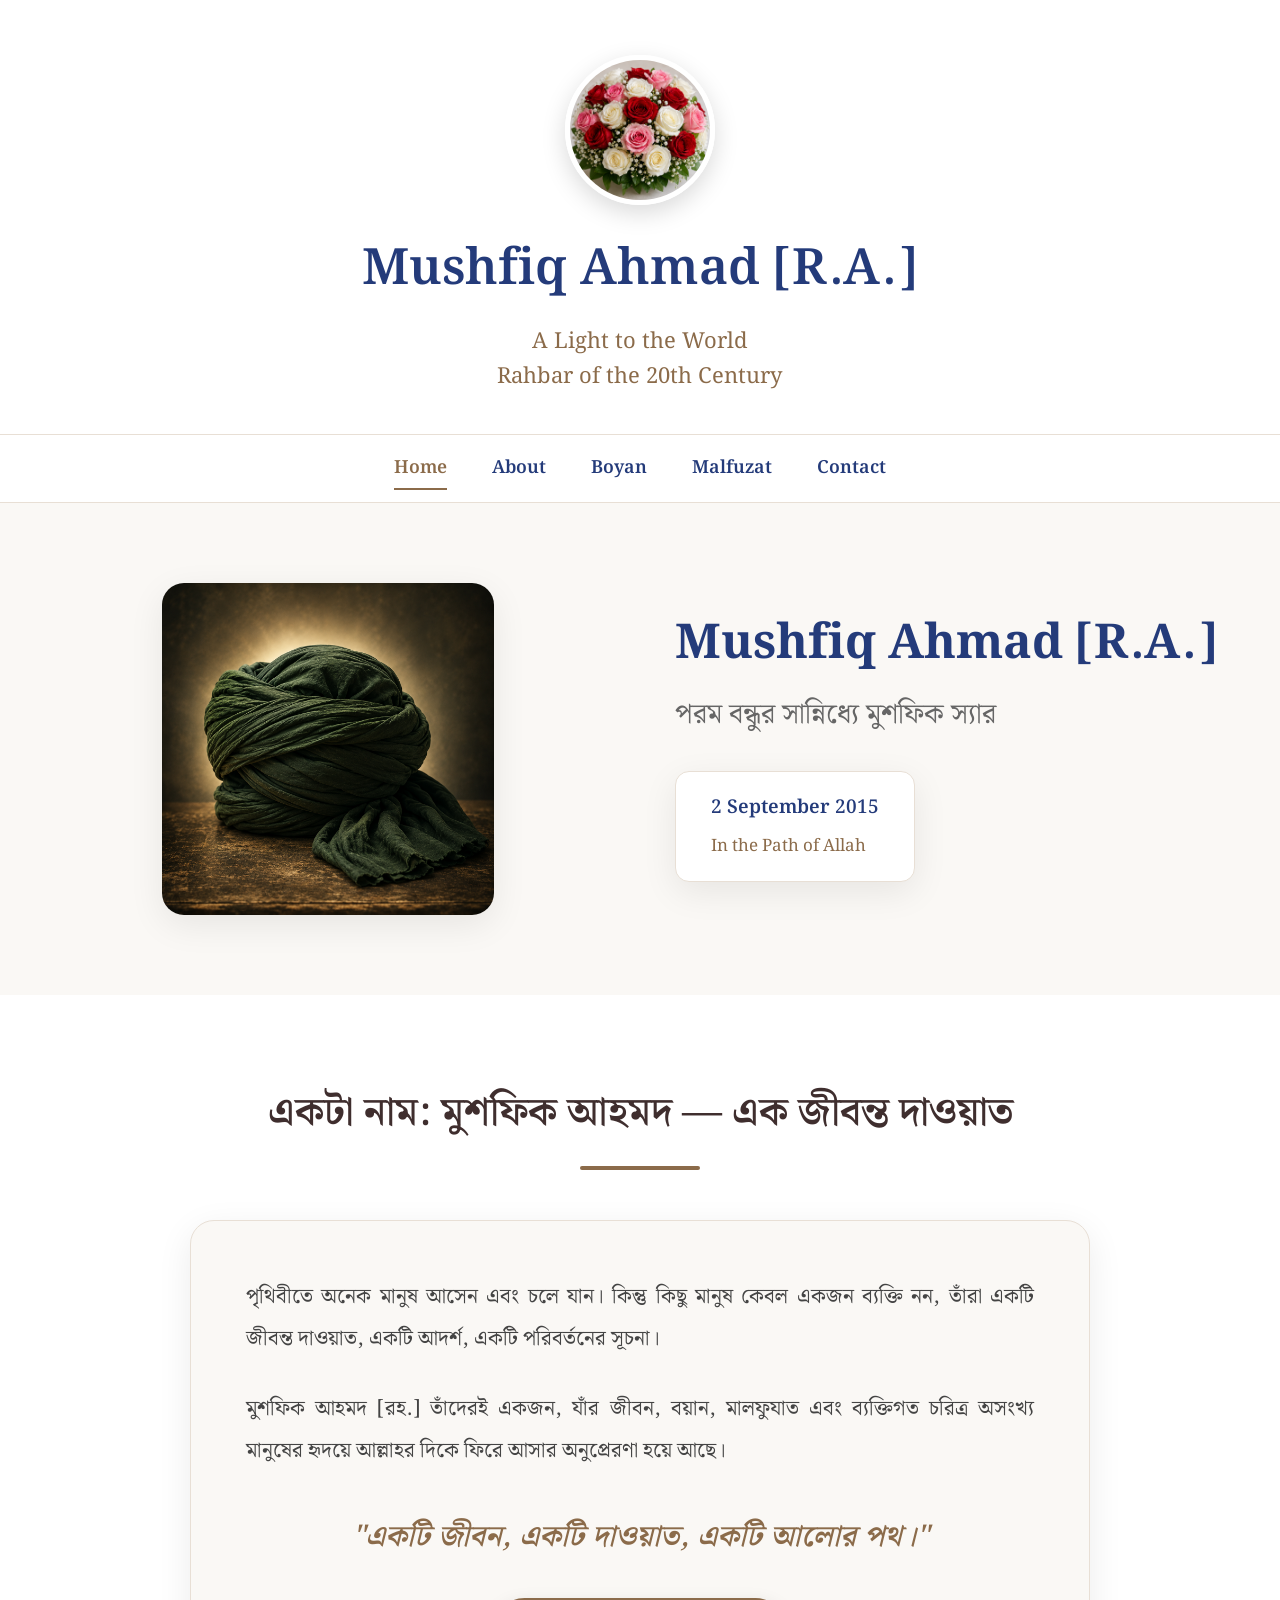
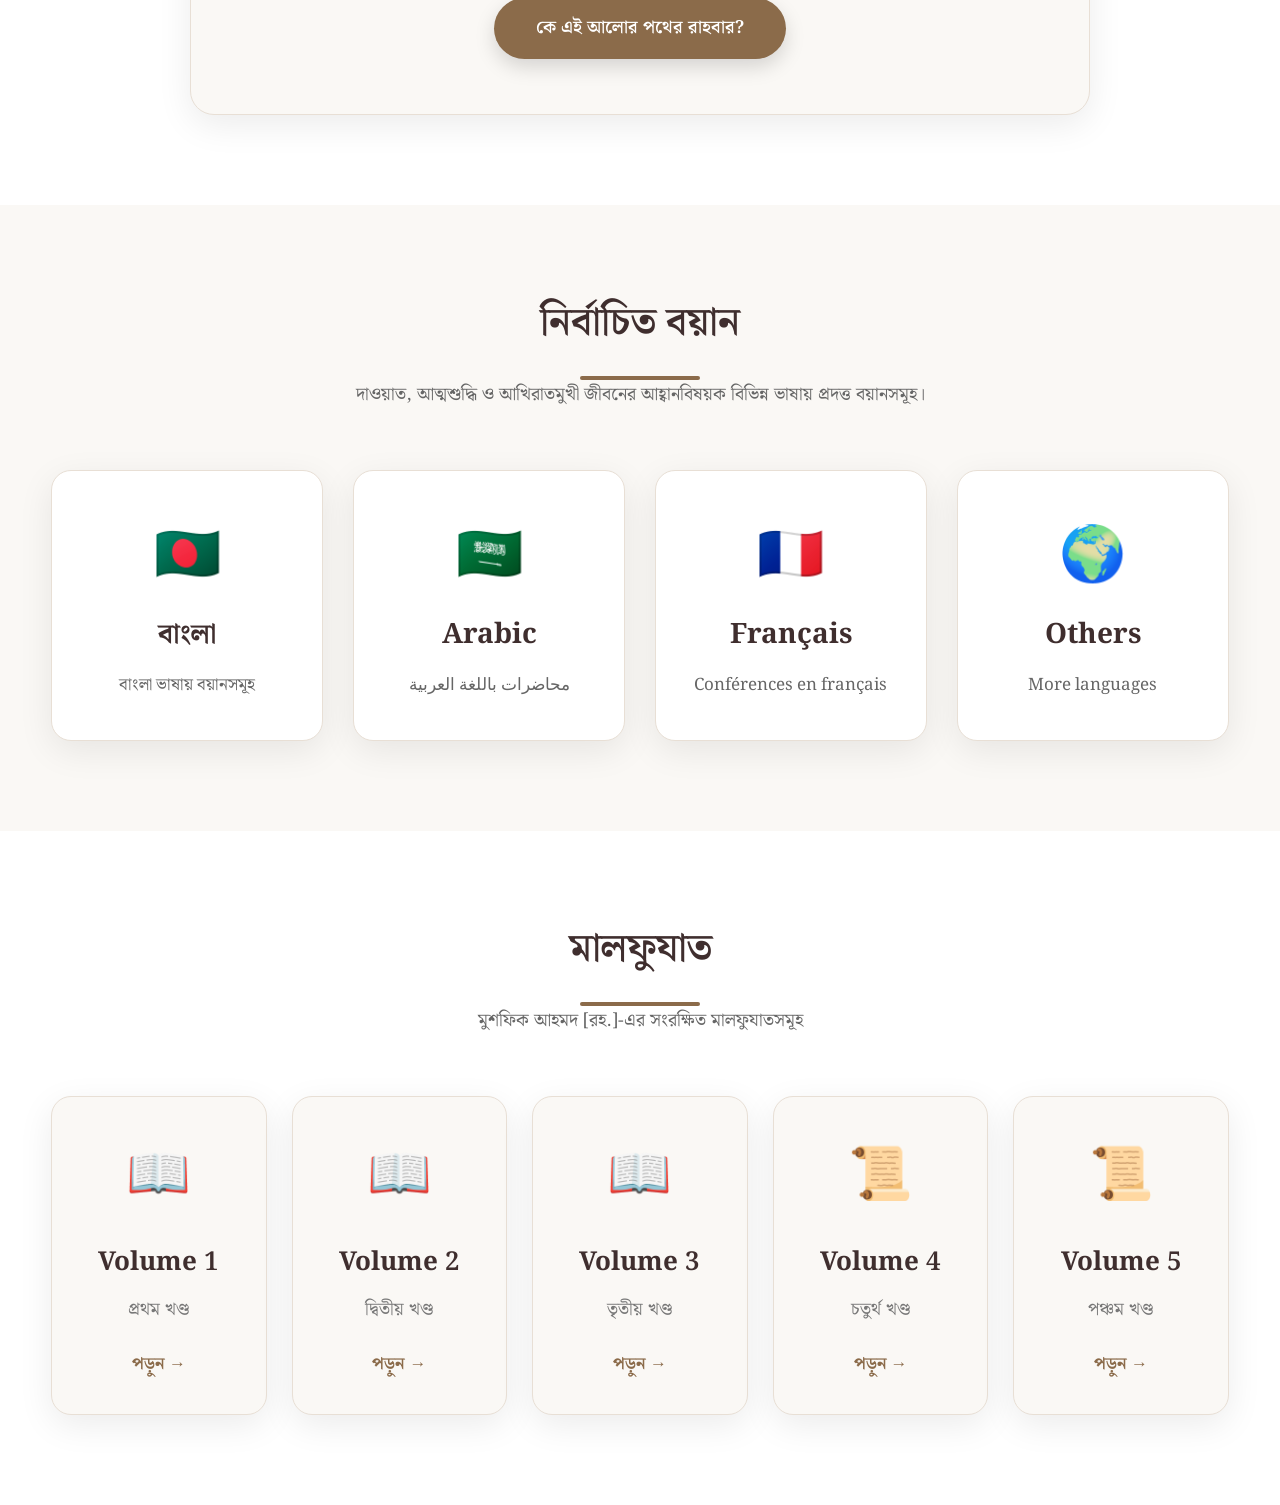
==== index.html @ 7ebbb652 "Publish Maffuzat 1" ====
<!DOCTYPE html>
<html lang="en">

<head>
    <meta charset="UTF-8">
    <meta name="viewport" content="width=device-width, initial-scale=1.0">

    <title>Mushfiq Ahmad [R.A.]</title>

    <link rel="stylesheet" href="css/style.css">

    <link rel="preconnect" href="https://fonts.googleapis.com">
    <link rel="preconnect" href="https://fonts.gstatic.com" crossorigin>

    <link href="https://fonts.googleapis.com/css2?family=Cormorant+Garamond:wght@400;500;600;700&family=Noto+Serif+Bengali:wght@400;500;600;700&display=swap" rel="stylesheet">
</head>

<body>
<header class="site-header">

    <div class="container">

        <div class="site-branding">

            <div class="site-logo">

                <img src="images/logo-flower.png" alt="Flower Symbol">

            </div>

            <h1>Mushfiq Ahmad [R.A.]</h1>

            <p class="tagline">
                A Light to the World<br>
                Rahbar of the 20th Century
            </p>

        </div>

    </div>

</header>



<nav class="main-nav">

    <div class="container">

        <ul>

            <li><a class="active" href="index.html">Home</a></li>

            <li><a href="about.html">About</a></li>

            <li><a href="boyan/index.html">Boyan</a></li>

            <li><a href="malfuzat/index.html">Malfuzat</a></li>

            <li><a href="contact.html">Contact</a></li>

        </ul>

    </div>

</nav>



<main>

    <section class="hero">

        <div class="container hero-content">

            <div class="hero-image">

                <img src="images/mushfiq-ahmad.png"
                    alt="Mushfiq Ahmad [R.A.]">

            </div>



            <div class="hero-text">

                <h2>Mushfiq Ahmad [R.A.]</h2>

                <h3>পরম বন্ধুর সান্নিধ্যে মুশফিক স্যার</h3>

                <div class="hero-date">

                    <span>2 September 2015</span>

                    <span>In the Path of Allah</span>

                </div>

            </div>

        </div>

    </section>
<section class="intro-section">

    <div class="container">

        <div class="section-title">

            <h2>
                একটা নাম: মুশফিক আহমদ — এক জীবন্ত দাওয়াত
            </h2>

            <div class="title-line"></div>

        </div>

        <div class="intro-card">

            <p>

                পৃথিবীতে অনেক মানুষ আসেন এবং চলে যান।
                কিন্তু কিছু মানুষ কেবল একজন ব্যক্তি নন,
                তাঁরা একটি জীবন্ত দাওয়াত,
                একটি আদর্শ,
                একটি পরিবর্তনের সূচনা।

            </p>

            <p>

                মুশফিক আহমদ [রহ.] তাঁদেরই একজন,
                যাঁর জীবন, বয়ান,
                মালফুযাত এবং ব্যক্তিগত চরিত্র
                অসংখ্য মানুষের হৃদয়ে আল্লাহর দিকে ফিরে আসার
                অনুপ্রেরণা হয়ে আছে।

            </p>

            <blockquote>

                "একটি জীবন,
                একটি দাওয়াত,
                একটি আলোর পথ।"

            </blockquote>

        <div class="intro-button">

    <a href="about.html" class="btn-about">

        কে এই আলোর পথের রাহবার?

    </a>

</div>

</section>
<section class="featured-boyan">

    <div class="container">

        <div class="section-title">

            <h2>নির্বাচিত বয়ান</h2>

            <div class="title-line"></div>

            <p class="section-subtitle">
                দাওয়াত, আত্মশুদ্ধি ও আখিরাতমুখী জীবনের আহ্বানবিষয়ক বিভিন্ন ভাষায় প্রদত্ত বয়ানসমূহ।
            </p>

        </div>

        <div class="boyan-grid">

            <a href="boyan/bangla.html" class="boyan-card">

                <div class="boyan-icon">🇧🇩</div>

                <h3>বাংলা</h3>

                <p>বাংলা ভাষায় বয়ানসমূহ</p>

            </a>

            <a href="boyan/arabic.html" class="boyan-card">

                <div class="boyan-icon">🇸🇦</div>

                <h3>Arabic</h3>

                <p>محاضرات باللغة العربية</p>

            </a>

            <a href="boyan/french.html" class="boyan-card">

                <div class="boyan-icon">🇫🇷</div>

                <h3>Français</h3>

                <p>Conférences en français</p>

            </a>

            <a href="boyan/others.html" class="boyan-card">

                <div class="boyan-icon">🌍</div>

                <h3>Others</h3>

                <p>More languages</p>

            </a>

        </div>

    </div>

</section>
<section class="featured-malfuzat">

    <div class="container">

        <div class="section-title">

            <h2>মালফুযাত</h2>

            <div class="title-line"></div>

            <p class="section-subtitle">
                মুশফিক আহমদ [রহ.]-এর সংরক্ষিত মালফুযাতসমূহ
            </p>

        </div>

        <div class="malfuzat-grid">

            <a href="malfuzat/volume-1.html" class="malfuzat-card">

                <div class="book-icon">📖</div>

                <h3>Volume 1</h3>

                <p>প্রথম খণ্ড</p>

                <span class="read-link">পড়ুন →</span>

            </a>

            <a href="malfuzat/volume-2.html" class="malfuzat-card">

                <div class="book-icon">📖</div>

                <h3>Volume 2</h3>

                <p>দ্বিতীয় খণ্ড</p>

                <span class="read-link">পড়ুন →</span>

            </a>

            <a href="malfuzat/volume-3.html" class="malfuzat-card">

                <div class="book-icon">📖</div>

                <h3>Volume 3</h3>

                <p>তৃতীয় খণ্ড</p>

                <span class="read-link">পড়ুন →</span>

            </a>

            <a href="malfuzat/volume-4.html" class="malfuzat-card">

                <div class="book-icon">📜</div>

                <h3>Volume 4</h3>

                <p>চতুর্থ খণ্ড</p>

                <span class="read-link">পড়ুন →</span>

            </a>

            <a href="malfuzat/volume-5.html" class="malfuzat-card">

                <div class="book-icon">📜</div>

                <h3>Volume 5</h3>

                <p>পঞ্চম খণ্ড</p>

                <span class="read-link">পড়ুন →</span>

            </a>

        </div>

    </div>

</section>
</main>
<script src="js/script.js"></script>
</body>
</html>
---- css/style.css ----
/* ===================================================
   Mushfiq Ahmad [R.A.]
   Main Stylesheet
=================================================== */

:root{

    --bg:#faf8f5;
    --white:#ffffff;
    --primary:#3f2e2e;
    --secondary:#8b6b4a;
    --border:#e8dfd5;
    --shadow:0 10px 35px rgba(0,0,0,.08);

}

*{
    margin:0;
    padding:0;
    box-sizing:border-box;
}

html{
    scroll-behavior:smooth;
}

body{

    font-family: "Noto Serif Bengali", serif;
    background:var(--bg);
    color:#243b7a;
    line-height:1.7;

}

img{

    width:100%;
    display:block;

}

a{

    text-decoration:none;
    color:inherit;

}

ul{

    list-style:none;

}

.container{

    width:92%;
    max-width:1200px;
    margin:auto;

}

/* ==========================
      HEADER
========================== */

.site-header{

    background:#ffffff;
    text-align:center;
    padding:55px 20px 40px;

}

.site-logo{

    width:150px;
    margin:auto;
    margin-bottom:22px;

}

.site-logo img{

    width:150px;
    height:150px;
    object-fit:cover;
    border-radius:50%;
    border:5px solid #ffffff;
    box-shadow:0 8px 25px rgba(0,0,0,.15);

}

.site-branding h1{

    font-size:50px;
    font-weight:600;
    margin-bottom:12px;

}

.tagline{

    font-size:22px;
    color:var(--secondary);
    line-height:1.6;

}

/* ==========================
      NAVIGATION
========================== */

.main-nav{

    background:#ffffff;
    border-top:1px solid var(--border);
    border-bottom:1px solid var(--border);
    position:sticky;
    top:0;
    z-index:999;

}

.main-nav ul{

    display:flex;
    justify-content:center;
    gap:45px;
    padding:18px;

}

.main-nav a{

    font-size:18px;
    font-weight:600;
    transition:.3s;
    padding-bottom:6px;

}

.main-nav a:hover,
.main-nav .active{

    color:var(--secondary);
    border-bottom:2px solid var(--secondary);

}

/* ==========================
      HERO
========================== */

.hero{

    padding:80px 0;

}

.hero-content{

    display:grid;
    grid-template-columns:1fr 1fr;
    gap:70px;
    align-items:center;

}

.hero-image{

    display:flex;
    justify-content:center;
    align-items:center;

}

.hero-image img{

    width:60%;
    max-width:380px;
    border-radius:22px;
    box-shadow:var(--shadow);

}

.hero-text h2{

    font-size:48px;
    margin-bottom:20px;
    line-height:1.2;

}

.hero-text h3{

    font-size:28px;
    font-weight:400;
    color:#666;
    margin-bottom:35px;
    line-height:1.5;

}

.hero-date{

    display:inline-block;
    background:#ffffff;
    border:1px solid var(--border);
    border-radius:14px;
    padding:20px 35px;
    box-shadow:var(--shadow);

}

.hero-date span{

    display:block;

}

.hero-date span:first-child{

    font-size:19px;
    font-weight:600;
    margin-bottom:8px;

}

.hero-date span:last-child{

    color:var(--secondary);
    font-size:17px;

}

/* ==========================
      RESPONSIVE
========================== */

@media (max-width:992px){

.hero-content{

grid-template-columns:1fr;
text-align:center;
gap:45px;

}

.hero-image img{

width:70%;
max-width:360px;

}

.hero-text h2{

font-size:40px;

}

.hero-text h3{

font-size:24px;

}

}

@media (max-width:768px){

.site-header{

padding:40px 20px;

}

.site-logo{

width:130px;

}

.site-logo img{

width:130px;
height:130px;

}

.site-branding h1{

font-size:34px;

}

.tagline{

font-size:18px;

}

.main-nav ul{

flex-wrap:wrap;
gap:18px;

}

.main-nav a{

font-size:16px;

}

.hero{

padding:60px 0;

}

.hero-image img{

width:80%;
max-width:320px;

}

.hero-text h2{

font-size:34px;

}

.hero-text h3{

font-size:22px;

}

.hero-date{

padding:18px 24px;

}

}

@media (max-width:576px){

.container{

width:92%;

}

.site-logo{

width:110px;

}

.site-logo img{

width:110px;
height:110px;

}

.site-branding h1{

font-size:28px;

}

.tagline{

font-size:16px;

}

.hero-image img{

width:100%;
max-width:280px;

}

.hero-text h2{

font-size:28px;

}

.hero-text h3{

font-size:20px;

}

.hero-date{

width:100%;

}

}
/* ===========================================
        INTRO SECTION
=========================================== */

.intro-section{

    padding:90px 0;

    background:#ffffff;

}

.section-title{

    text-align:center;

    margin-bottom:60px;

}

.section-title h2{

    font-size:44px;

    color:#243b7a;

    font-weight:600;

    line-height:1.4;

}

.title-line{

    width:120px;

    height:4px;

    background:var(--secondary);

    margin:25px auto 0;

    border-radius:50px;

}

.intro-card{

    max-width:900px;

    margin:auto;

    background:#faf8f5;

    padding:55px;

    border-radius:24px;

    box-shadow:var(--shadow);

    border:1px solid var(--border);

}

.intro-card p{

    font-size:21px;

    line-height:2;

    color:#444;

    margin-bottom:28px;

    text-align:justify;

}

.intro-card blockquote{

    margin-top:40px;

    text-align:center;

    font-size:30px;

    color:var(--secondary);

    font-style:italic;

    font-weight:600;

}

/* ---------- Responsive ---------- */

@media(max-width:768px){

.intro-section{

padding:70px 0;

}

.section-title h2{

font-size:32px;

}

.intro-card{

padding:35px 28px;

}

.intro-card p{

font-size:18px;

text-align:left;

}

.intro-card blockquote{

font-size:24px;

}

}
/* ===========================================
        নির্বাচিত বয়ান
=========================================== */

.featured-boyan{

    padding:90px 0;

    background:var(--bg);

}

.section-subtitle{

    margin-top:0px;

    color:#777;

    font-size:18px;

}

.boyan-grid{

    display:grid;

    grid-template-columns:repeat(4,1fr);

    gap:30px;

    margin-top:60px;

}

.boyan-card{

    background:#ffffff;

    border-radius:20px;

    padding:40px 25px;

    text-align:center;

    box-shadow:var(--shadow);

    transition:.35s;

    border:1px solid var(--border);

}

.boyan-card:hover{

    transform:translateY(-8px);

    box-shadow:0 18px 45px rgba(0,0,0,.12);

}

.boyan-icon{

    font-size:54px;

    margin-bottom:8px;

}

.boyan-card h3{

    font-size:28px;

    margin-bottom:12px;

    color:var(--primary);

}

.boyan-card p{

    color:#666;

    font-size:17px;

    line-height:1.7;

}

@media(max-width:992px){

.boyan-grid{

grid-template-columns:repeat(2,1fr);

}

}

@media(max-width:576px){

.boyan-grid{

grid-template-columns:1fr;

}

.boyan-card{

padding:35px 25px;

}

}
/* ===========================================
        FEATURED MALFUZAT
=========================================== */

.featured-malfuzat{

    padding:90px 0;

    background:#ffffff;

}

.malfuzat-grid{

    display:grid;

    grid-template-columns:repeat(5,1fr);

    gap:25px;

    margin-top:60px;

}

.malfuzat-card{

    background:#faf8f5;

    border:1px solid var(--border);

    border-radius:20px;

    padding:35px 20px;

    text-align:center;

    box-shadow:var(--shadow);

    transition:.35s;

}

.malfuzat-card:hover{

    transform:translateY(-8px);

    box-shadow:0 18px 40px rgba(0,0,0,.12);

}

.book-icon{

    font-size:52px;

    margin-bottom:20px;

}

.malfuzat-card h3{

    font-size:26px;

    margin-bottom:10px;

    color:var(--primary);

}

.malfuzat-card p{

    color:#777;

    margin-bottom:25px;

    font-size:18px;

}

.read-link{

    color:var(--secondary);

    font-weight:700;

    font-size:17px;

    transition:.3s;

}

.malfuzat-card:hover .read-link{

    letter-spacing:1px;

}

@media(max-width:1200px){

.malfuzat-grid{

grid-template-columns:repeat(3,1fr);

}

}

@media(max-width:768px){

.malfuzat-grid{

grid-template-columns:repeat(2,1fr);

}

}

@media(max-width:576px){

.malfuzat-grid{

grid-template-columns:1fr;

}

}
/* ==========================
   Intro Button
========================== */

.intro-button{

    text-align:center;

    margin-top:35px;

}

.btn-about{

    display:inline-block;

    padding:15px 42px;

    background:#8b6b4a;

    color:#fff;

    font-size:18px;

    font-weight:600;

    border-radius:50px;

    transition:.35s ease;

    box-shadow:0 8px 20px rgba(0,0,0,.15);

}

.btn-about:hover{

    background:#6f5438;

    transform:translateY(-3px);

    box-shadow:0 14px 28px rgba(0,0,0,.18);

}
/* ===================================================
                ABOUT PAGE
=================================================== */

.about-page{

    padding:80px 0;

}

.about-header{

    text-align:center;

    margin-bottom:60px;

}

.about-small-title{

    display:inline-block;

    font-size:22px;

    color:#8b6b4a;

    letter-spacing:2px;

    margin-bottom:15px;

}

.about-header h1{

    font-size:54px;

    color:#3f2e2e;

    margin-bottom:15px;

    font-weight:700;

}

.about-header h2{

    font-size:28px;

    font-style:italic;

    color:#8b6b4a;

    font-weight:500;

}

.about-article{

    max-width:1000px;

    margin:0 auto;

    font-family:"Noto Serif Bengali", serif;

    font-size:1.42rem;

    line-height:2.35;

    font-weight:500;

    color:#123f8d;

    text-align:justify;

    text-justify:inter-word;

    letter-spacing:.01em;

    -webkit-font-smoothing:antialiased;

    -moz-osx-font-smoothing:grayscale;

}


.about-article p{

    font-family:"Noto Serif Bengali", serif;

    font-size:20px;

    line-height:2.15;

    font-weight:500;

    text-align:justify;

    text-justify:inter-word;

    margin-bottom:32px;

    color:#123f8d !important;

}

.about-article strong{

    color:#0a2f75 !important;

    font-weight:700;

}

.about-article blockquote{

    margin:50px auto;

    max-width:750px;

    text-align:center;

    font-size:34px;

    font-style:italic;

    color:#8b6b4a;

    font-weight:600;

    line-height:1.6;

}

.about-article hr{

    margin:60px auto;

    width:140px;

    border:none;

    border-top:2px solid #d8c7b4;

}

@media(max-width:768px){

.about-header h1{

font-size:38px;

}

.about-header h2{

font-size:22px;

}

.about-article{

padding:35px 25px;

}

.about-article p{

font-size:19px;

line-height:2;

}

.about-article blockquote{

font-size:26px;

}

.about-article p:first-child:first-letter{

font-size:54px;

line-height:48px;

}

}
/* =====================================
   CONTACT PAGE
===================================== */

.contact-hero{

    padding:70px 0 35px;

}

.contact-heading{

    text-align:center;

    max-width:900px;

    margin:auto;

}

.contact-heading h1{

    font-size:48px;

    margin-bottom:20px;

    color:var(--primary);

}

.contact-heading p{

    font-size:20px;

    line-height:1.9;

    color:#666;

}


.contact-content{

    padding:30px 0 70px;

}


.contact-grid{

    display:grid;

    grid-template-columns:1fr 1fr;

    gap:40px;

}


.contact-card{

    background:#ffffff;

    padding:45px;

    border-radius:20px;

    box-shadow:var(--shadow);

    border:1px solid var(--border);

}


.contact-card h2{

    font-size:34px;

    margin-bottom:20px;

    color:var(--primary);

}


.contact-card p{

    font-size:18px;

    line-height:1.9;

    color:#555;

    margin-bottom:20px;

}


.contact-list{

    margin-top:25px;

}


.contact-list li{

    padding:14px 0;

    border-bottom:1px solid #ececec;

    font-size:18px;

}


.contact-list li:last-child{

    border-bottom:none;

}


/* ==============================
   CONTACT RESPONSIVE
============================== */

@media(max-width:900px){

.contact-grid{

grid-template-columns:1fr;

}

.contact-heading h1{

font-size:38px;

}

.contact-card{

padding:30px;

}

}
/* ==========================
   WhatsApp Section
========================== */

.whatsapp-section{

    padding:70px 0;

}

.whatsapp-card{

    max-width:700px;

    margin:auto;

    text-align:center;

    background:#fff;

    padding:45px;

    border-radius:24px;

    box-shadow:var(--shadow);

    border:1px solid var(--border);

}

.whatsapp-card h2{

    font-size:34px;

    margin-bottom:18px;

}

.whatsapp-card p{

    font-size:18px;

    color:#666;

    line-height:1.8;

    margin-bottom:30px;

}

.whatsapp-qr{

    width:280px;

    margin:25px auto;

    border-radius:16px;

}

.whatsapp-btn{

    display:inline-block;

    margin-top:25px;

    background:#25D366;

    color:#fff;

    padding:16px 38px;

    border-radius:50px;

    font-size:18px;

    font-weight:600;

    transition:.3s;

}

.whatsapp-btn:hover{

    background:#1da851;

}
/* ===================================
MALFUZAT HERO
=================================== */

.malfuzat-hero{

padding:90px 0;

text-align:center;

}

.malfuzat-hero h1{

font-size:52px;

margin-bottom:20px;

color:var(--primary);

}

.malfuzat-hero p{

max-width:760px;

margin:auto;

font-size:21px;

line-height:1.9;

color:#666;

}
/*==================================
MALFUZAT VOLUME
==================================*/

.volume-section{

padding:20px 0 90px;

}

.section-title{

text-align:center;

margin-bottom:50px;

}

.section-title h2{

font-size:40px;

margin-bottom:12px;

color:var(--primary);

}

.section-title p{

font-size:18px;

color:#666;

}

.volume-grid{

display:grid;

grid-template-columns:repeat(auto-fit,minmax(280px,1fr));

gap:30px;

}

.volume-card{

background:#fff;

border:1px solid var(--border);

border-radius:18px;

padding:35px;

box-shadow:var(--shadow);

transition:.35s;

}

.volume-card:hover{

transform:translateY(-8px);

}

.volume-number{

display:inline-block;

background:#f3ece4;

padding:8px 18px;

border-radius:50px;

font-weight:600;

color:var(--secondary);

margin-bottom:20px;

}

.volume-card h3{

font-size:28px;

margin-bottom:15px;

}

.volume-card p{

color:#666;

margin-bottom:25px;

line-height:1.8;

}

.volume-card a{

display:inline-block;

padding:12px 28px;

background:var(--secondary);

color:#fff;

border-radius:50px;

font-weight:600;

transition:.3s;

}

.volume-card a:hover{

background:var(--primary);

}
/* ===================================================
   MALFUZAT VOLUME PAGE
=================================================== */

.volume-hero{

    padding:70px 0 40px;

    text-align:center;

}

.volume-hero h1{

    font-size:50px;

    color:var(--primary);

    margin-bottom:10px;

}

.volume-hero h2{

    font-size:30px;

    color:var(--secondary);

    font-weight:600;

    margin-bottom:15px;

}

.volume-hero p{

    font-size:20px;

    color:#666;

}


/* ==========================
   MALFUZAT LIST
========================== */

.malfuzat-list{

    padding-bottom:70px;

}

.malfuzat-list .container{

    max-width:840px;

}


.malfuzat-item{

    padding:20px 0;

    border-bottom:2px solid #d6c7b8;

}


.malfuzat-item:first-child{

    border-top:2px solid #d6c7b8;

}


.malfuzat-item h3{

    font-size:24px;

    color:var(--primary);

    margin-bottom:18px;

    display:flex;

    align-items:center;

    gap:10px;

}


.malfuzat-item p{

    font-family: "Noto Serif Bengali", serif;

    font-size:19px;

    line-height:1.9;

    font-weight:400;

    color:#2202a3;

    text-align:justify;

    letter-spacing:.15px;

}

}


/* ==========================
   VOLUME NAVIGATION
========================== */

.volume-navigation{

    padding:30px 0 80px;

}


.volume-navigation .container{

    display:flex;

    justify-content:space-between;

    align-items:center;

    gap:20px;

}


.volume-navigation a{

    display:inline-block;

    padding:14px 26px;

    background:#fff;

    border:1px solid var(--border);

    border-radius:12px;

    color:var(--primary);

    font-weight:600;

    transition:.3s;

}


.volume-navigation a:hover{

    background:var(--secondary);

    color:#fff;

}


.volume-navigation .disabled{

    opacity:.45;

    pointer-events:none;

}


/* ==========================
   RESPONSIVE
========================== */

@media(max-width:768px){

.volume-hero h1{

font-size:38px;

}

.volume-hero h2{

font-size:24px;

}

.volume-hero p{

font-size:18px;

}

.malfuzat-item{

padding:14px 0;

}

.malfuzat-item h3{

font-size:22px;

}

.malfuzat-item p{

    font-size:17px;

    line-height:1.9;

    font-weight:500;

}

.volume-navigation .container{

flex-direction:column;

}

.volume-navigation a{

width:100%;

text-align:center;

}

}
/* ==========================
   BACK TO TOP BUTTON
========================== */

#topBtn{

    position:fixed;

    bottom:35px;

    right:35px;

    width:60px;

    height:60px;

    border:none;

    border-radius:50%;

    background:var(--secondary);

    color:#fff;

    font-size:34px;

    font-weight:700;

    display:none;

    justify-content:center;

    align-items:center;

    line-height:1;

    cursor:pointer;

    z-index:9999;

    box-shadow:0 10px 30px rgba(0,0,0,.30);

    transition:.3s;

}

#topBtn:hover{

transform:translateY(-4px) scale(1.08);

box-shadow:0 14px 35px rgba(0,0,0,.35);

}

.copy-btn{

    display:inline-flex;

    align-items:center;

    gap:6px;

    margin-top:2px;

    margin-bottom:12px;

    padding:8px 18px;

    border:none;

    border-radius:8px;

    background:#9b7348;

    color:#fff;

    font-size:15px;

    cursor:pointer;

    transition:.25s;

}

.copy-btn:hover{

    background:#7f5c37;

}
.copy-area{

    display:flex;

    justify-content:flex-end;

    margin-top:0px;

    margin-bottom:0px;

}
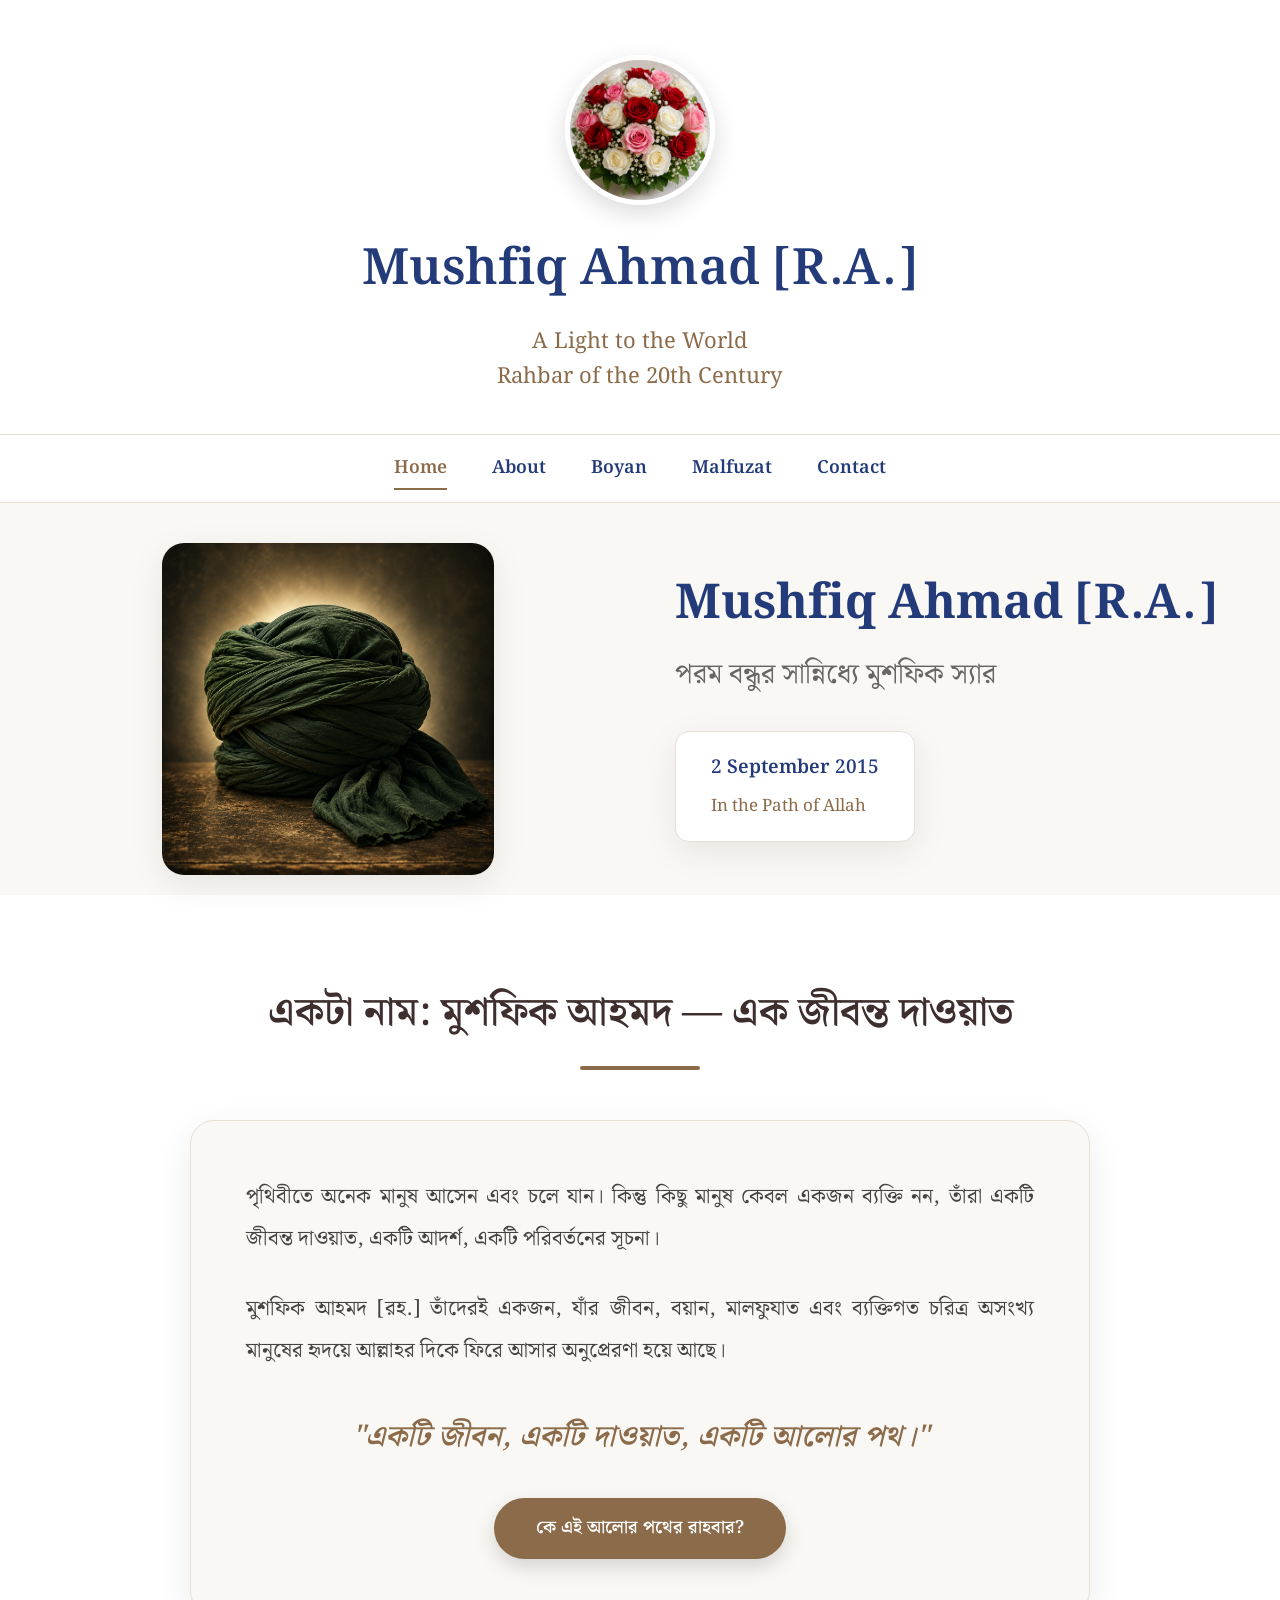
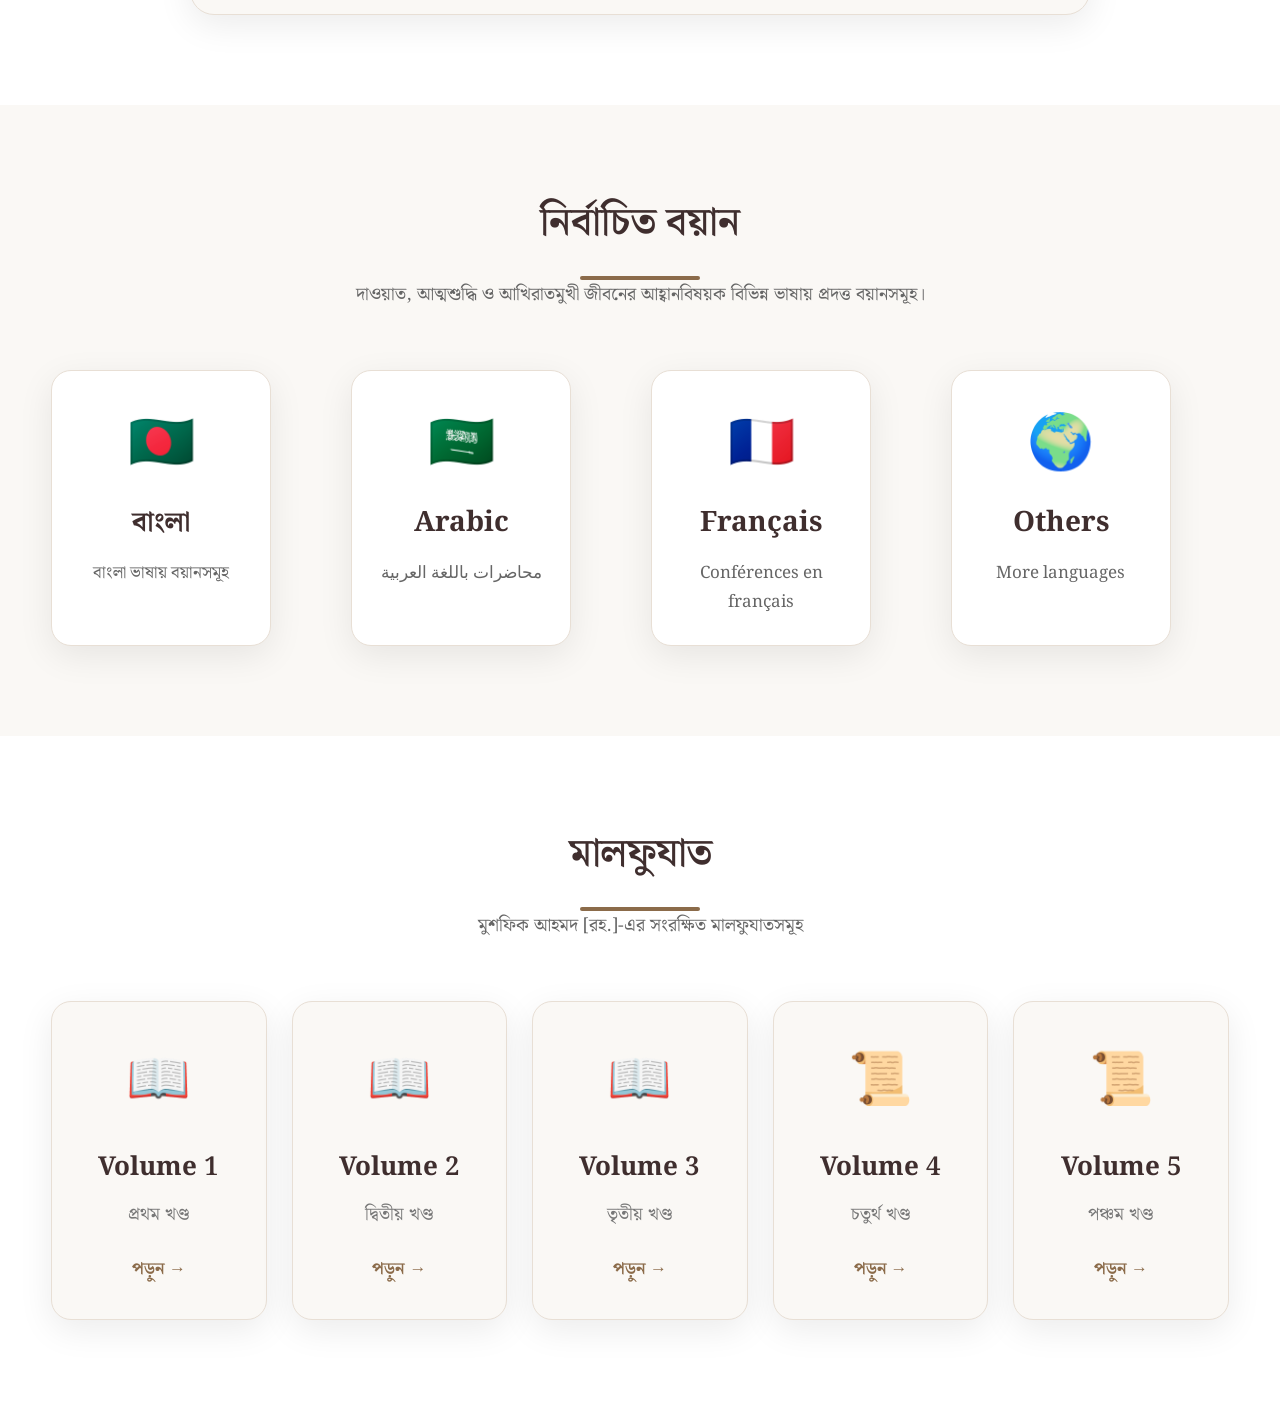
==== commit 0743bb9e: "Update index.html" ====
--- a/index.html
+++ b/index.html
@@ -6,7 +6,9 @@
     <meta name="viewport" content="width=device-width, initial-scale=1.0">
 
     <title>Mushfiq Ahmad [R.A.]</title>
-
+<link rel="icon" type="image/png" sizes="32x32" href="images/favicon.png">
+<link rel="shortcut icon" href="images/favicon.png">
+<link rel="apple-touch-icon" href="images/favicon.png">
     <link rel="stylesheet" href="css/style.css">
 
     <link rel="preconnect" href="https://fonts.googleapis.com">
@@ -174,7 +176,7 @@
 
         <div class="boyan-grid">
 
-            <a href="boyan/bangla.html" class="boyan-card">
+            <a href="boyan/index.html" class="boyan-card">
 
                 <div class="boyan-icon">🇧🇩</div>
 
@@ -184,7 +186,7 @@
 
             </a>
 
-            <a href="boyan/arabic.html" class="boyan-card">
+            <a href="boyan/index.html" class="boyan-card">
 
                 <div class="boyan-icon">🇸🇦</div>
 
@@ -194,7 +196,7 @@
 
             </a>
 
-            <a href="boyan/french.html" class="boyan-card">
+            <a href="boyan/index.html" class="boyan-card">
 
                 <div class="boyan-icon">🇫🇷</div>
 
@@ -204,7 +206,7 @@
 
             </a>
 
-            <a href="boyan/others.html" class="boyan-card">
+            <a href="boyan/index.html" class="boyan-card">
 
                 <div class="boyan-icon">🌍</div>
 
@@ -285,7 +287,7 @@
 
             </a>
 
-            <a href="malfuzat/volume-5.html" class="malfuzat-card">
+            <a href="#" class="malfuzat-card disabled-link">
 
                 <div class="book-icon">📜</div>
 
--- a/css/style.css
+++ b/css/style.css
@@ -155,7 +155,7 @@
 
 .hero{
 
-    padding:80px 0;
+    padding:40px 0 20px;
 
 }
 
@@ -567,9 +567,10 @@
 
     grid-template-columns:repeat(4,1fr);
 
-    gap:30px;
+    gap:22px;
 
     margin-top:60px;
+    justify-content:center;
 
 }
 
@@ -579,7 +580,7 @@
 
     border-radius:20px;
 
-    padding:40px 25px;
+    padding:28px 20px;
 
     text-align:center;
 
@@ -588,6 +589,7 @@
     transition:.35s;
 
     border:1px solid var(--border);
+    max-width:220px;
 
 }
 
@@ -1060,9 +1062,15 @@
 
     display:grid;
 
-    grid-template-columns:1fr 1fr;
-
-    gap:40px;
+    grid-template-columns:repeat(2,1fr);
+
+    gap:35px;
+
+    max-width:900px;
+
+    margin:0 auto;
+
+    align-items:stretch;
 
 }
 
@@ -1071,16 +1079,35 @@
 
     background:#ffffff;
 
-    padding:45px;
-
-    border-radius:20px;
+    padding:22px;
+
+    border-radius:16px;
+
+    text-align:center;
 
     box-shadow:var(--shadow);
 
     border:1px solid var(--border);
 
-}
-
+    height:100%;
+
+}
+.contact-card h2{
+
+    font-size:22px;
+
+    margin-bottom:18px;
+
+    line-height:1.3;
+
+}
+.contact-card p{
+
+    font-size:17px;
+
+    margin:10px 0;
+
+}
 
 .contact-card h2{
 
@@ -1226,9 +1253,9 @@
 
     color:#fff;
 
-    padding:16px 38px;
-
-    border-radius:50px;
+    padding:12px 28px;
+
+    border-radius:30px;
 
     font-size:18px;
 
@@ -1542,6 +1569,24 @@
 
 }
 
+.prev-volume{
+
+    margin-right:auto;
+
+}
+
+.all-volume{
+
+    margin:0 auto;
+
+}
+
+.next-volume{
+
+    margin-left:auto;
+
+}
+
 
 .volume-navigation a{
 
@@ -1571,7 +1616,15 @@
     color:#fff;
 
 }
-
+.all-volume{
+
+    background:#f8f5f1 !important;
+
+    color:var(--secondary) !important;
+
+    border:1px solid var(--border) !important;
+
+}
 
 .volume-navigation .disabled{
 
@@ -1630,7 +1683,11 @@
 
 .volume-navigation .container{
 
-flex-direction:column;
+    display:flex;
+
+    flex-direction:column;
+
+    align-items:stretch;
 
 }
 
@@ -1742,4 +1799,123 @@
 
     margin-bottom:0px;
 
+}
+.boyan-hero{
+
+    text-align:center;
+
+}
+
+.boyan-hero p{
+
+    max-width:700px;
+
+    margin:20px auto 0;
+
+    text-align:center;
+
+}
+/* =========================================
+   BOYAN PAGE (NEW DESIGN)
+========================================= */
+
+.language-grid{
+    max-width:1050px;
+    margin:45px auto 20px;
+    display:grid;
+    grid-template-columns:repeat(4,1fr);
+    gap:18px;
+}
+
+.language-card{
+    background:#fff;
+    border:1px solid #e8ddd1;
+    border-radius:16px;
+    padding:22px 16px;
+    text-align:center;
+    transition:.3s;
+    text-decoration:none;
+    color:#2f1d1d;
+    box-shadow:0 8px 22px rgba(0,0,0,.06);
+}
+
+.language-card:hover{
+    transform:translateY(-4px);
+    box-shadow:0 12px 28px rgba(0,0,0,.10);
+}
+
+.language-card .icon{
+    font-size:34px;
+    margin-bottom:12px;
+}
+
+.language-card h3{
+    font-size:24px;
+    margin:0 0 10px;
+    line-height:1.25;
+}
+
+.language-card p{
+    font-size:15px;
+    margin:6px 0;
+}
+
+.language-btn{
+    display:inline-block;
+    margin-top:16px;
+    padding:10px 26px;
+    border-radius:30px;
+    background:#a67845;
+    color:#fff;
+    text-decoration:none;
+    font-size:15px;
+    font-weight:600;
+}
+
+.language-btn:hover{
+    background:#8c6338;
+}
+
+@media(max-width:992px){
+
+    .language-grid{
+        grid-template-columns:repeat(2,1fr);
+    }
+
+}
+
+@media(max-width:600px){
+
+    .language-grid{
+        grid-template-columns:1fr;
+    }
+
+}
+.boyan-title{
+
+    text-align:center;
+
+    margin-bottom:45px;
+
+}
+
+.boyan-title p{
+
+    max-width:700px;
+
+    margin:18px auto 0;
+
+    text-align:center;
+
+    font-size:22px;
+
+    line-height:1.7;
+
+}
+.boyan-title h1{
+
+    font-size:64px;
+
+    margin-bottom:18px;
+
 }
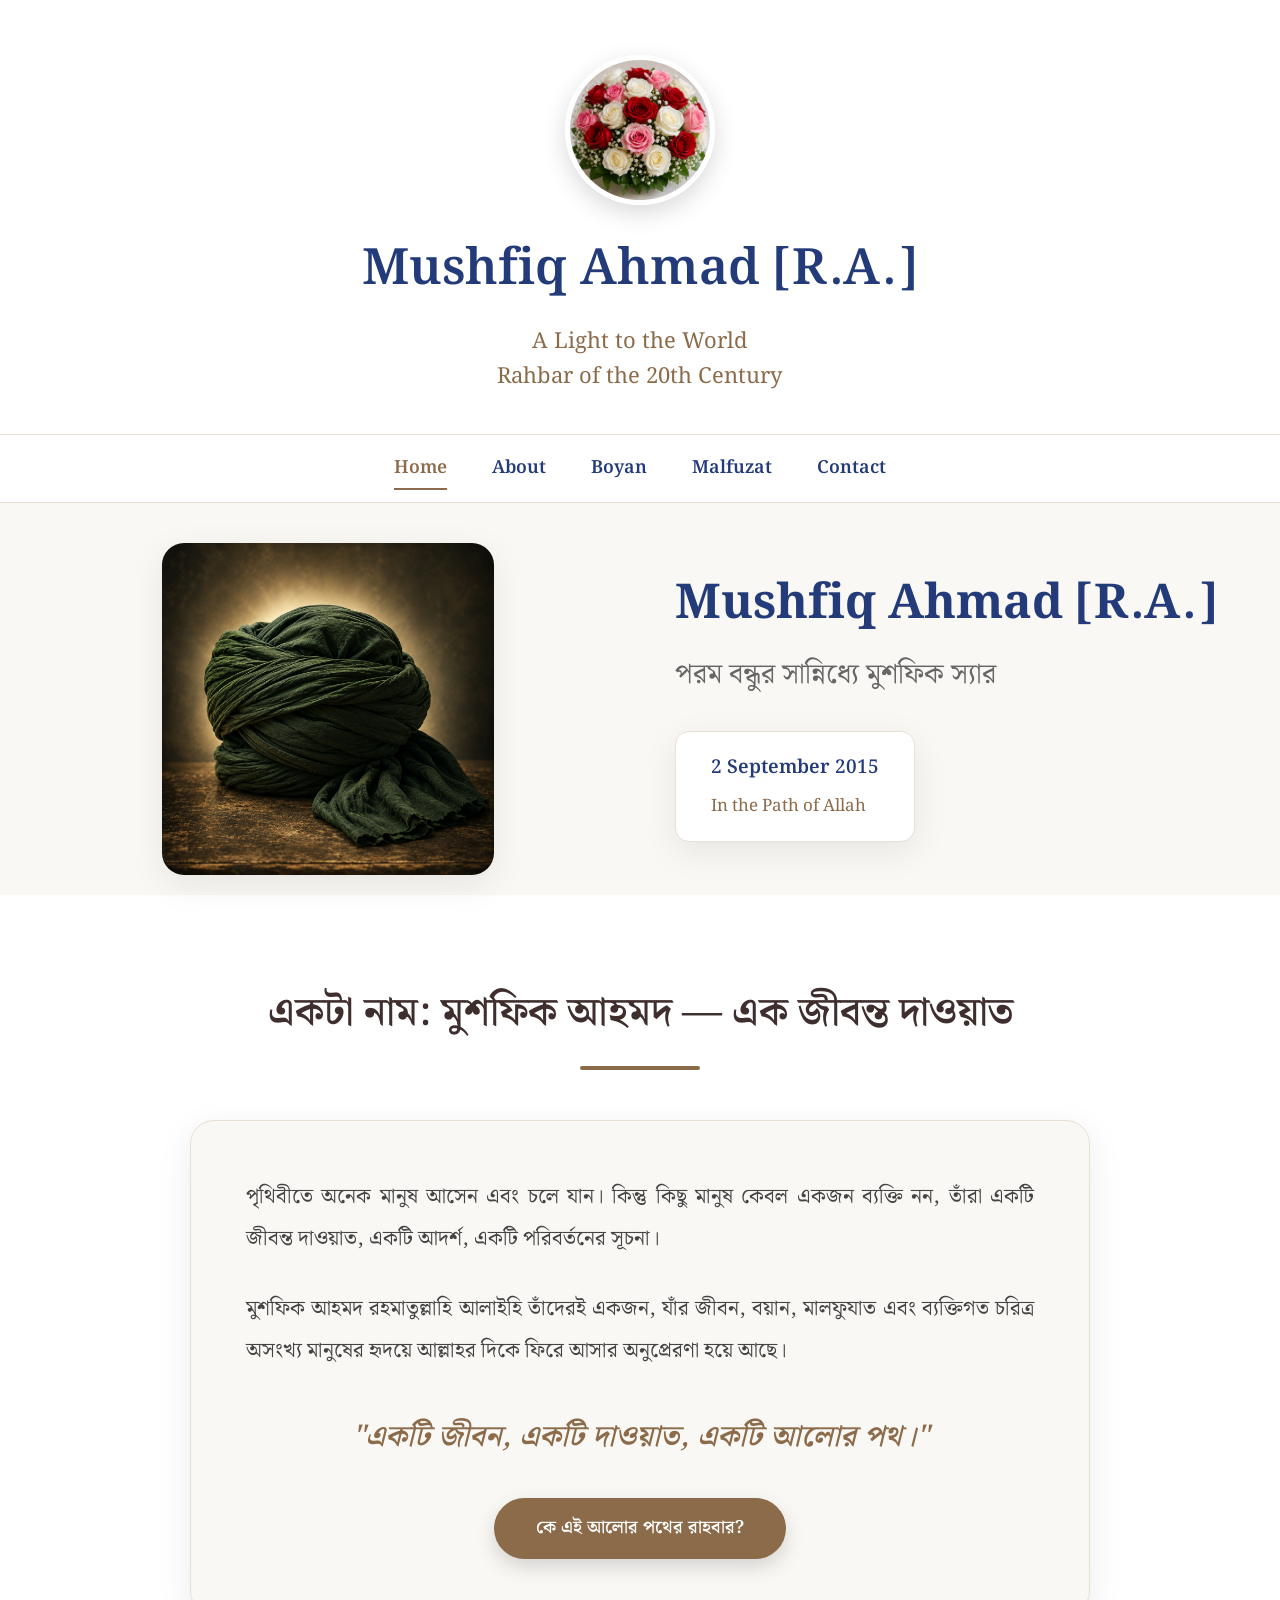
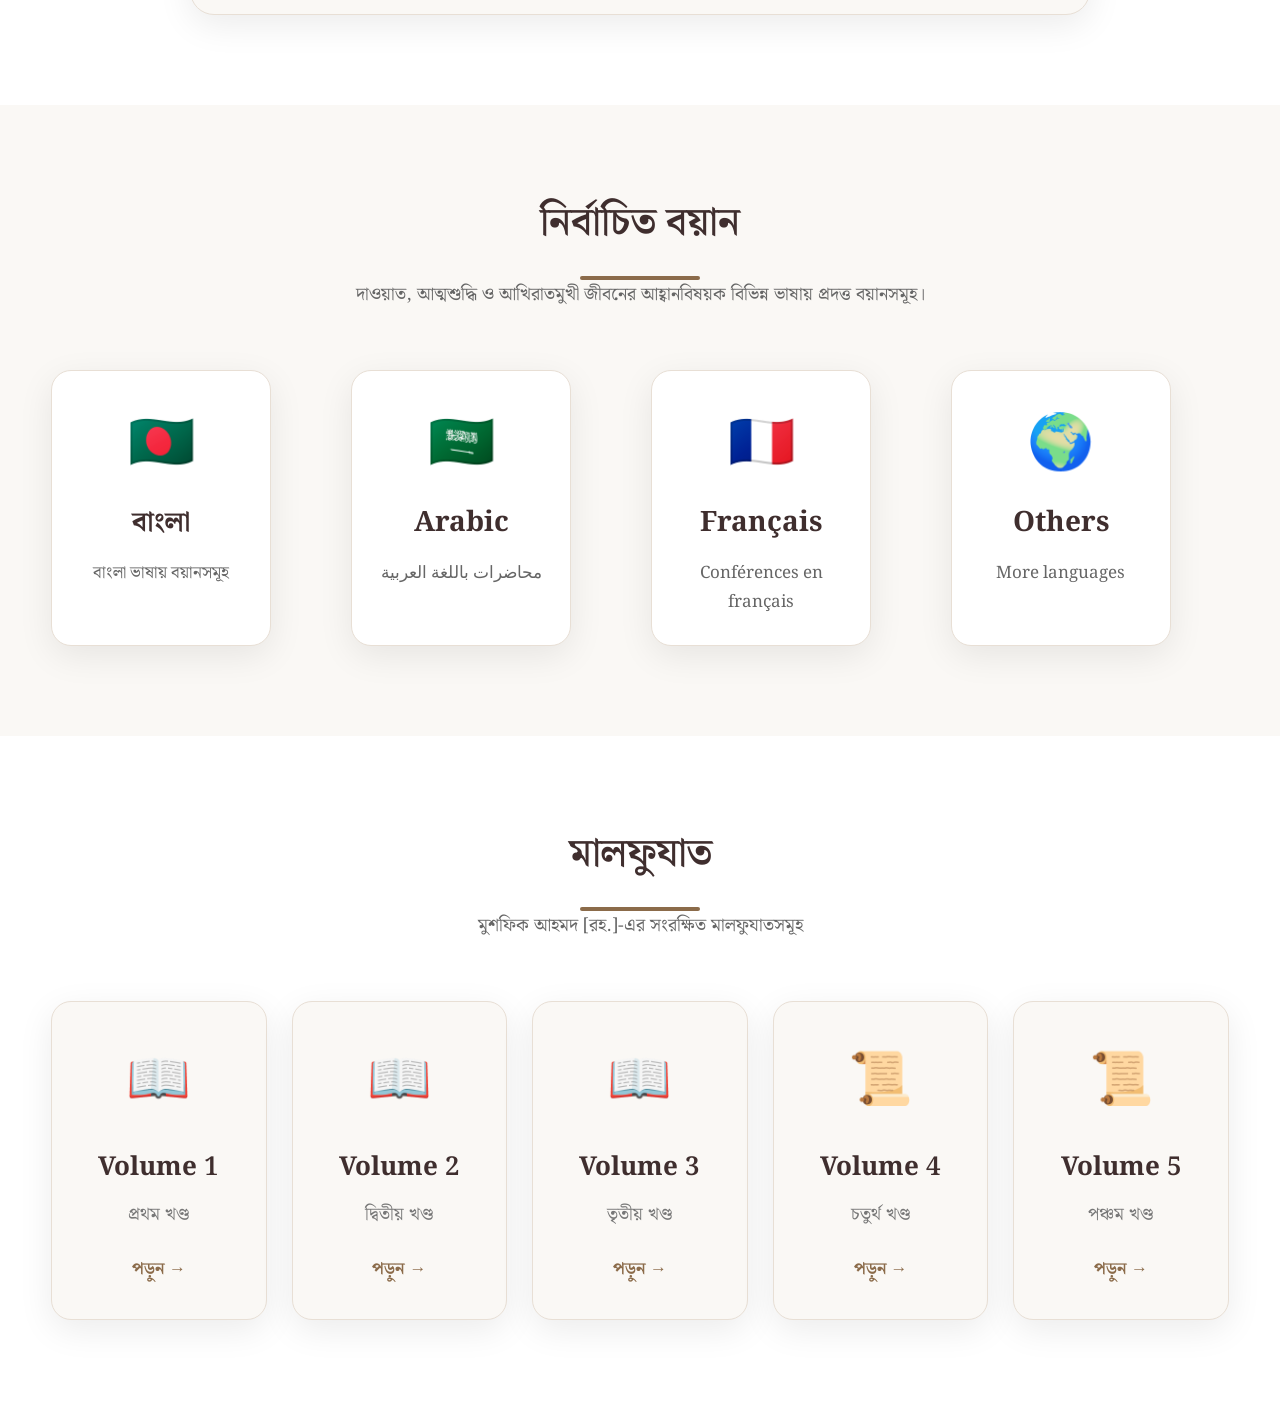
==== commit c639a73f: "Update index.html" ====
--- a/index.html
+++ b/index.html
@@ -131,7 +131,7 @@
 
             <p>
 
-                মুশফিক আহমদ [রহ.] তাঁদেরই একজন,
+                মুশফিক আহমদ রহমাতুল্লাহি আলাইহি তাঁদেরই একজন,
                 যাঁর জীবন, বয়ান,
                 মালফুযাত এবং ব্যক্তিগত চরিত্র
                 অসংখ্য মানুষের হৃদয়ে আল্লাহর দিকে ফিরে আসার
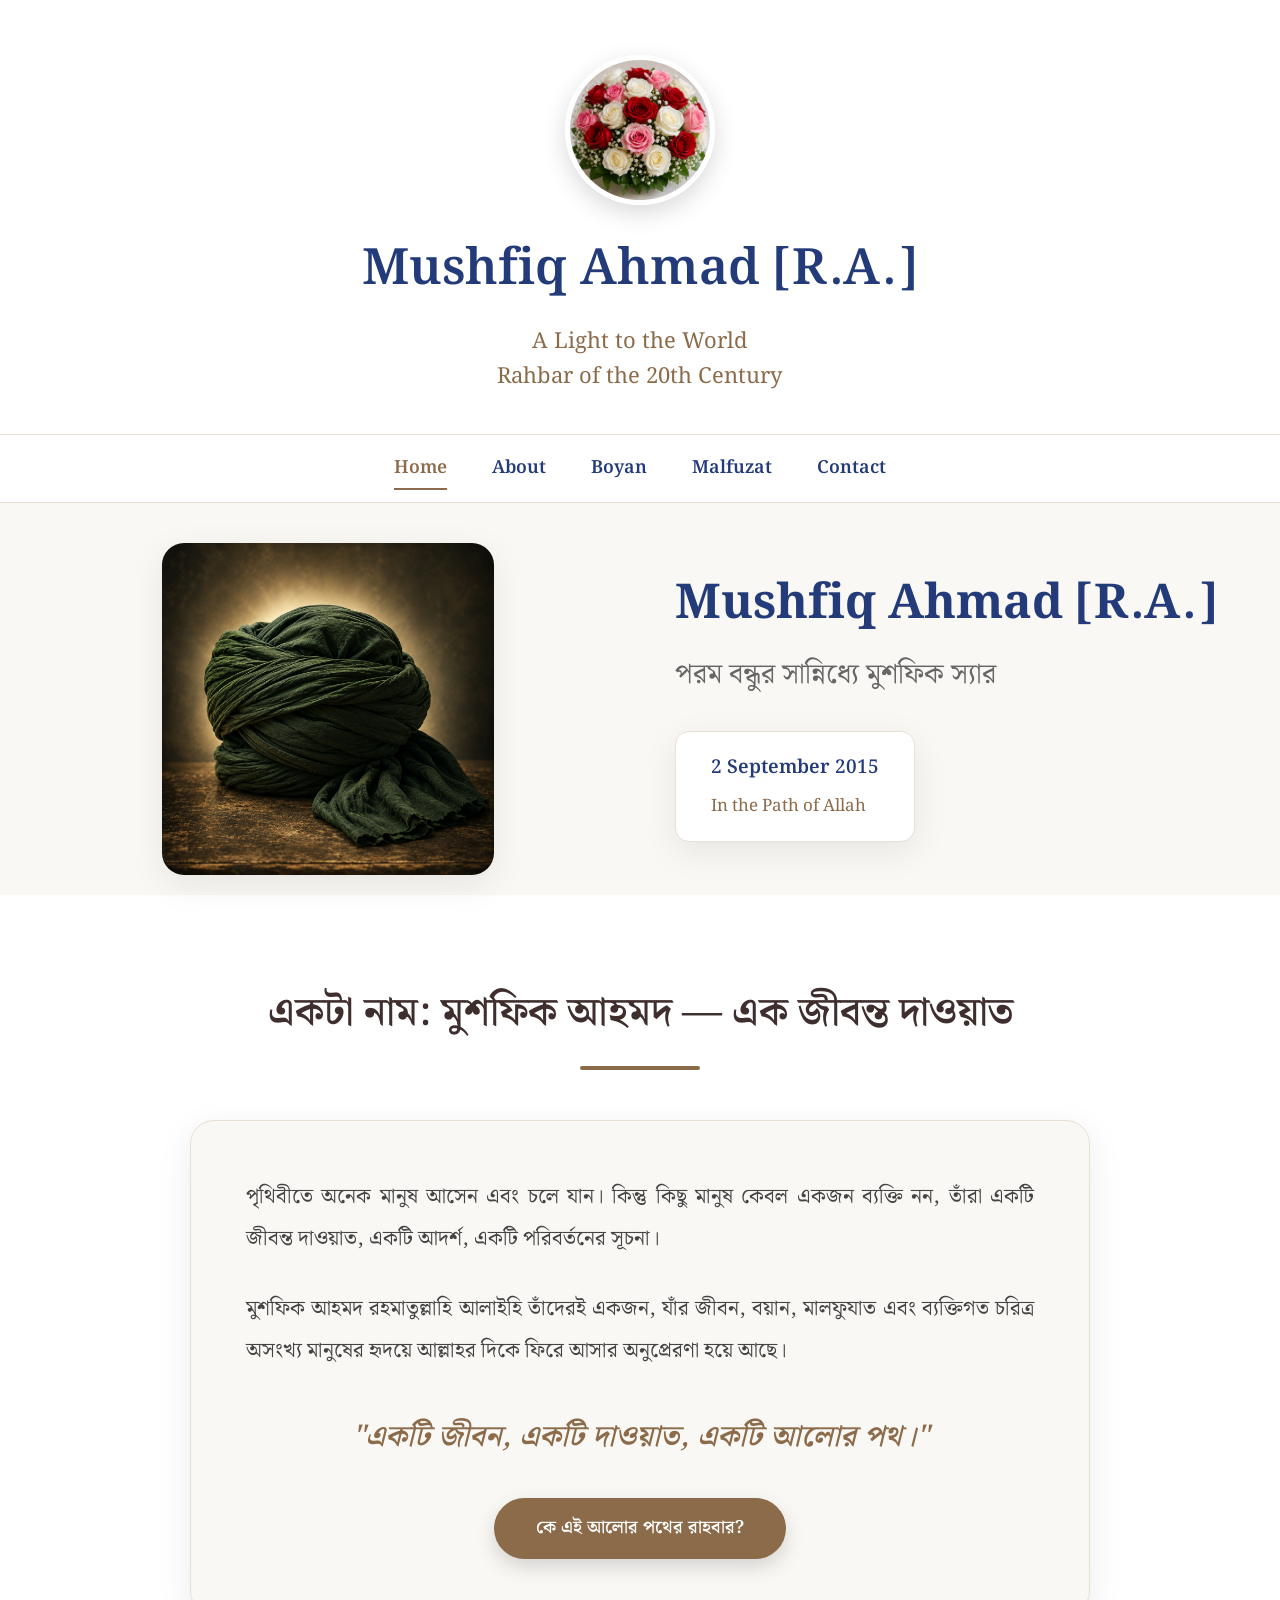
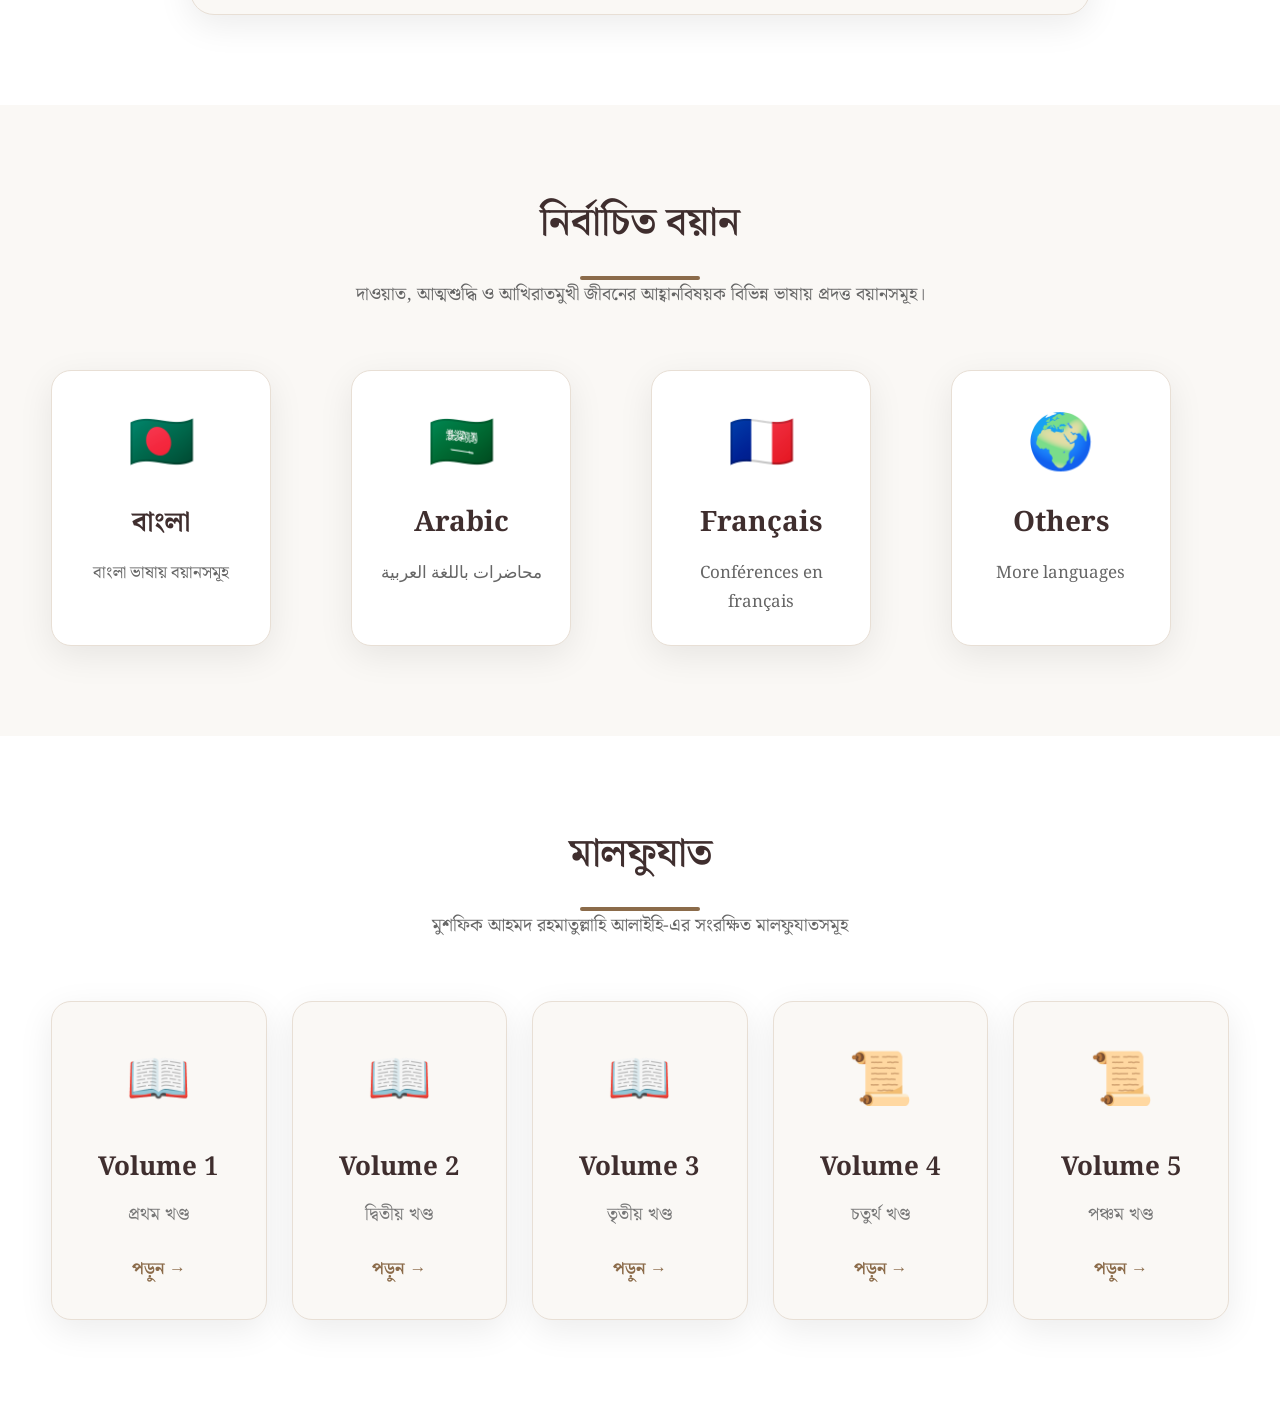
==== commit 538b6412: "Update index.html" ====
--- a/index.html
+++ b/index.html
@@ -232,7 +232,7 @@
             <div class="title-line"></div>
 
             <p class="section-subtitle">
-                মুশফিক আহমদ [রহ.]-এর সংরক্ষিত মালফুযাতসমূহ
+                মুশফিক আহমদ রহমাতুল্লাহি আলাইহি-এর সংরক্ষিত মালফুযাতসমূহ
             </p>
 
         </div>
